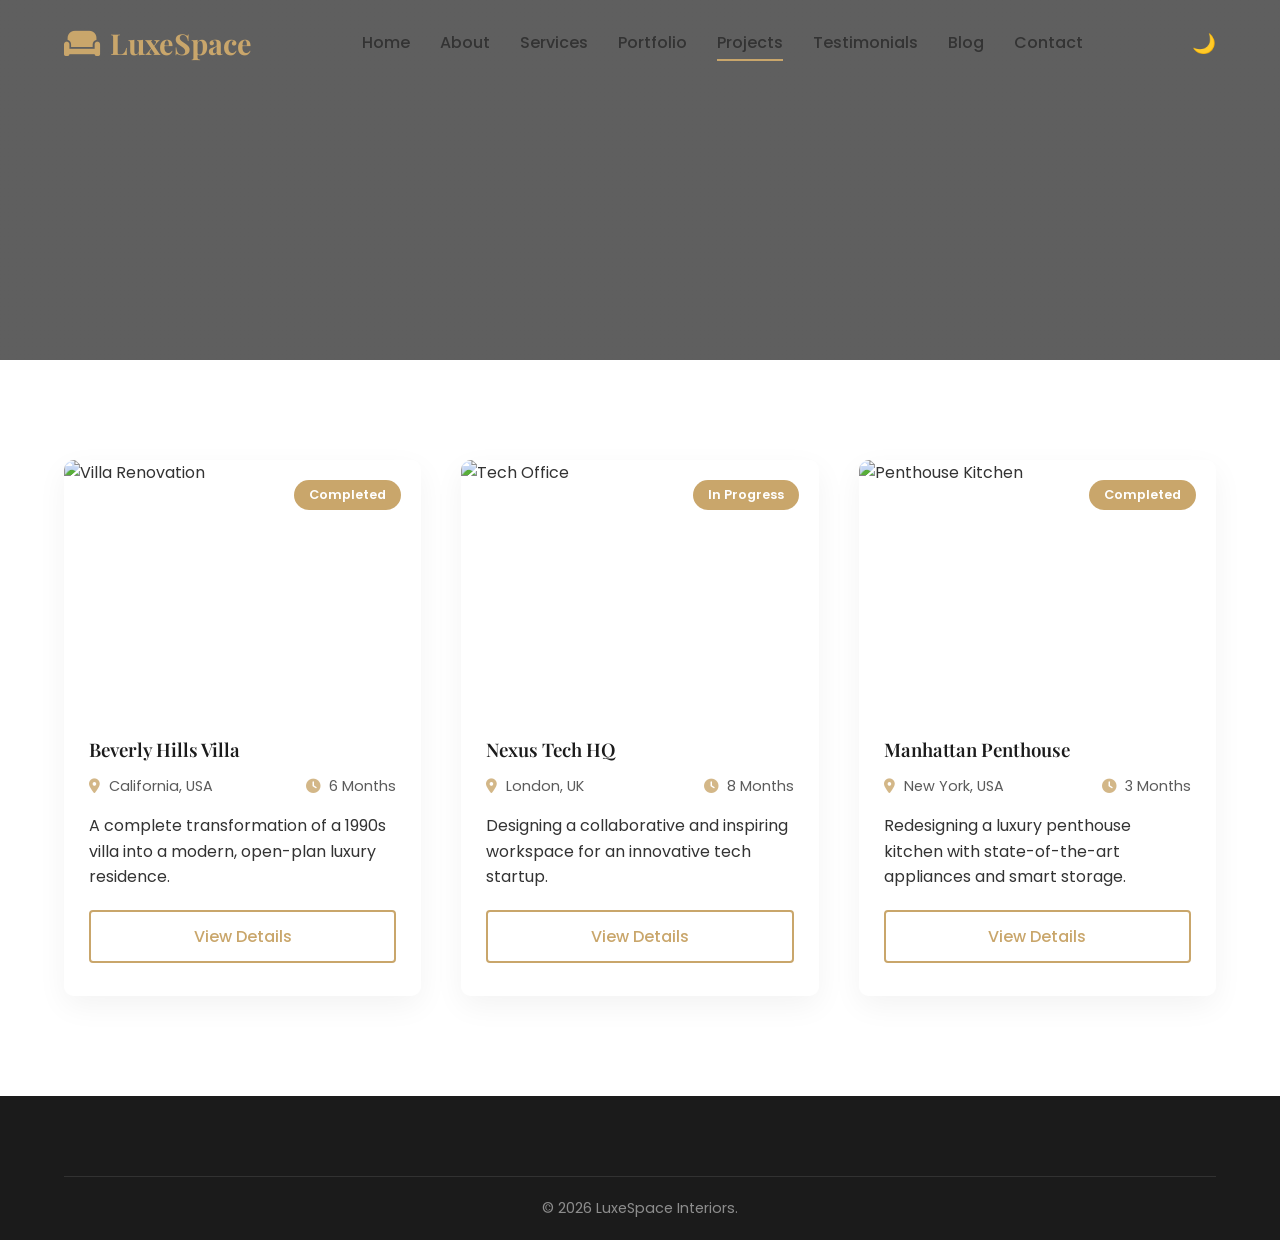
==== projects.html @ 567f625d "first commit" ====
<!DOCTYPE html>
<html lang="en">
<head>
    <meta charset="UTF-8">
    <meta name="viewport" content="width=device-width, initial-scale=1.0">
    <title>Featured Projects - LuxeSpace Interiors</title>
    <!-- CSS Files -->
    <link rel="stylesheet" href="css/style.css">
    <link rel="stylesheet" href="css/animations.css">
    <link rel="stylesheet" href="css/responsive.css">
    <!-- Icons -->
    <link rel="stylesheet" href="https://cdnjs.cloudflare.com/ajax/libs/font-awesome/6.4.0/css/all.min.css">
    <style>
        .projects-grid {
            display: grid;
            grid-template-columns: repeat(auto-fit, minmax(350px, 1fr));
            gap: 40px;
        }
        .project-card {
            background: var(--glass-bg);
            border-radius: 10px;
            overflow: hidden;
            box-shadow: var(--shadow-light);
            transition: var(--transition);
        }
        .project-card:hover {
            box-shadow: var(--shadow-dark);
            transform: translateY(-10px);
        }
        .project-img {
            position: relative;
            height: 250px;
            overflow: hidden;
        }
        .project-img img {
            width: 100%;
            height: 100%;
            object-fit: cover;
            transition: 0.5s ease;
        }
        .project-card:hover .project-img img {
            transform: scale(1.1);
        }
        .project-badge {
            position: absolute;
            top: 20px;
            right: 20px;
            background: var(--primary-color);
            color: #fff;
            padding: 5px 15px;
            border-radius: 20px;
            font-size: 0.8rem;
            font-weight: 600;
            z-index: 10;
        }
        .project-info {
            padding: 25px;
        }
        .project-info h3 {
            margin-bottom: 10px;
        }
        .project-meta {
            display: flex;
            justify-content: space-between;
            margin-bottom: 15px;
            font-size: 0.9rem;
            color: var(--text-color);
            opacity: 0.8;
        }
        .project-meta i {
            color: var(--primary-color);
            margin-right: 5px;
        }
    </style>
</head>
<body>

    <!-- Preloader -->
    <div class="preloader"><div class="loader"></div></div>

    <!-- Scroll Progress -->
    <div class="scroll-progress"></div>

    <!-- Navbar -->
    <nav class="navbar">
        <div class="container">
            <a href="index.html" class="logo">
                <i class="fas fa-couch"></i> LuxeSpace
            </a>
            <div class="nav-links">
                <a href="index.html">Home</a>
                <a href="about.html">About</a>
                <a href="services.html">Services</a>
                <a href="portfolio.html">Portfolio</a>
                <a href="projects.html" class="active">Projects</a>
                <a href="testimonials.html">Testimonials</a>
                <a href="blog.html">Blog</a>
                <a href="contact.html">Contact</a>
            </div>
            <div class="nav-controls">
                <button class="theme-toggle">🌙</button>
                <button class="mobile-menu-btn">☰</button>
            </div>
        </div>
    </nav>

    <!-- Page Header -->
    <header class="page-header animate-fade-in" style="background-image: linear-gradient(rgba(27, 27, 27, 0.7), rgba(27, 27, 27, 0.7)), url('https://images.unsplash.com/photo-1600607687939-ce8a6c25118c?auto=format&fit=crop&q=80&w=1920');">
        <div class="container">
            <h1 class="animate-slide-up">Featured Projects</h1>
            <div class="breadcrumb animate-slide-up" style="transition-delay: 0.1s;">
                <a href="index.html">Home</a> <span>/</span> <span>Projects</span>
            </div>
        </div>
    </header>

    <!-- Projects List -->
    <section class="projects-list section-padding">
        <div class="container">
            <div class="projects-grid">
                
                <!-- Project 1 -->
                <div class="project-card reveal animate-slide-up">
                    <div class="project-img">
                        <span class="project-badge">Completed</span>
                        <img src="https://images.unsplash.com/photo-1600210491369-e753d80a41f3?auto=format&fit=crop&q=80&w=800" alt="Villa Renovation">
                    </div>
                    <div class="project-info">
                        <h3>Beverly Hills Villa</h3>
                        <div class="project-meta">
                            <span><i class="fas fa-map-marker-alt"></i> California, USA</span>
                            <span><i class="fas fa-clock"></i> 6 Months</span>
                        </div>
                        <p style="margin-bottom: 20px;">A complete transformation of a 1990s villa into a modern, open-plan luxury residence.</p>
                        <a href="#" class="btn btn-outline" style="width: 100%; text-align: center;">View Details</a>
                    </div>
                </div>

                <!-- Project 2 -->
                <div class="project-card reveal animate-slide-up" style="transition-delay: 0.1s;">
                    <div class="project-img">
                        <span class="project-badge">In Progress</span>
                        <img src="https://images.unsplash.com/photo-1497366754035-f200968a6e72?auto=format&fit=crop&q=80&w=800" alt="Tech Office">
                    </div>
                    <div class="project-info">
                        <h3>Nexus Tech HQ</h3>
                        <div class="project-meta">
                            <span><i class="fas fa-map-marker-alt"></i> London, UK</span>
                            <span><i class="fas fa-clock"></i> 8 Months</span>
                        </div>
                        <p style="margin-bottom: 20px;">Designing a collaborative and inspiring workspace for an innovative tech startup.</p>
                        <a href="#" class="btn btn-outline" style="width: 100%; text-align: center;">View Details</a>
                    </div>
                </div>

                <!-- Project 3 -->
                <div class="project-card reveal animate-slide-up" style="transition-delay: 0.2s;">
                    <div class="project-img">
                        <span class="project-badge">Completed</span>
                        <img src="https://images.unsplash.com/photo-1556910103-1c02745aae4d?auto=format&fit=crop&q=80&w=800" alt="Penthouse Kitchen">
                    </div>
                    <div class="project-info">
                        <h3>Manhattan Penthouse</h3>
                        <div class="project-meta">
                            <span><i class="fas fa-map-marker-alt"></i> New York, USA</span>
                            <span><i class="fas fa-clock"></i> 3 Months</span>
                        </div>
                        <p style="margin-bottom: 20px;">Redesigning a luxury penthouse kitchen with state-of-the-art appliances and smart storage.</p>
                        <a href="#" class="btn btn-outline" style="width: 100%; text-align: center;">View Details</a>
                    </div>
                </div>

            </div>
        </div>
    </section>

    <!-- Footer Include -->
    <footer class="footer">
        <div class="container">
            <div class="footer-bottom"><p>&copy; 2026 LuxeSpace Interiors.</p></div>
        </div>
    </footer>

    <!-- Back to top button -->
    <button class="back-to-top"><i class="fas fa-arrow-up"></i></button>

    <!-- Scripts -->
    <script src="js/main.js"></script>
</body>
</html>
---- css/style.css ----
@import url('https://fonts.googleapis.com/css2?family=Playfair+Display:wght@400;600;700&family=Poppins:wght@300;400;500;600&display=swap');

:root {
  --primary-color: #C9A66B;
  --secondary-color: #1B1B1B;
  --accent-color: #F5F5F5;
  --bg-color: #FFFFFF;
  --text-color: #333333;
  --heading-font: 'Playfair Display', serif;
  --body-font: 'Poppins', sans-serif;
  --transition: all 0.3s ease;
  --shadow-light: 0 10px 30px rgba(0, 0, 0, 0.05);
  --shadow-dark: 0 10px 30px rgba(0, 0, 0, 0.2);
  --glass-bg: rgba(255, 255, 255, 0.7);
  --glass-border: rgba(255, 255, 255, 0.18);
}

[data-theme="dark"] {
  --bg-color: #121212;
  --text-color: #E0E0E0;
  --secondary-color: #F5F5F5;
  --accent-color: #1E1E1E;
  --glass-bg: rgba(30, 30, 30, 0.7);
  --glass-border: rgba(255, 255, 255, 0.05);
}

* {
  margin: 0;
  padding: 0;
  box-sizing: border-box;
}

body {
  font-family: var(--body-font);
  background-color: var(--bg-color);
  color: var(--text-color);
  line-height: 1.6;
  overflow-x: hidden;
  transition: background-color 0.3s, color 0.3s;
}

h1, h2, h3, h4, h5, h6 {
  font-family: var(--heading-font);
  color: var(--secondary-color);
  font-weight: 600;
  margin-bottom: 1rem;
}

a {
  text-decoration: none;
  color: inherit;
  transition: var(--transition);
}

ul {
  list-style: none;
}

img {
  max-width: 100%;
  height: auto;
  display: block;
}

/* Container */
.container {
  width: 90%;
  max-width: 1200px;
  margin: 0 auto;
}

.section-padding {
  padding: 100px 0;
}

.section-title {
  text-align: center;
  margin-bottom: 60px;
}

.section-title h2 {
  font-size: 2.5rem;
  margin-bottom: 10px;
  position: relative;
  display: inline-block;
}

.section-title h2::after {
  content: '';
  position: absolute;
  bottom: -10px;
  left: 50%;
  transform: translateX(-50%);
  width: 60px;
  height: 2px;
  background-color: var(--primary-color);
}

.section-title p {
  color: var(--text-color);
  opacity: 0.8;
  max-width: 600px;
  margin: 0 auto;
}

/* Buttons */
.btn {
  display: inline-block;
  padding: 12px 30px;
  border-radius: 4px;
  font-weight: 500;
  cursor: pointer;
  border: 2px solid transparent;
  transition: var(--transition);
  position: relative;
  overflow: hidden;
  z-index: 1;
}

.btn-primary {
  background: linear-gradient(135deg, var(--primary-color), #b08d55);
  color: #fff;
  border-color: transparent;
}

.btn-primary:hover {
  box-shadow: 0 5px 15px rgba(201, 166, 107, 0.4);
  transform: translateY(-2px);
}

.btn-outline {
  background: transparent;
  border-color: var(--primary-color);
  color: var(--primary-color);
}

.btn-outline:hover {
  background-color: var(--primary-color);
  color: #fff;
}

/* Navbar */
.navbar {
  position: fixed;
  top: 0;
  left: 0;
  width: 100%;
  padding: 20px 0;
  z-index: 1000;
  transition: var(--transition);
  background: transparent;
}

.navbar.sticky {
  background: var(--glass-bg);
  backdrop-filter: blur(10px);
  -webkit-backdrop-filter: blur(10px);
  border-bottom: 1px solid var(--glass-border);
  padding: 15px 0;
  box-shadow: var(--shadow-light);
}

.navbar .container {
  display: flex;
  justify-content: space-between;
  align-items: center;
}

.logo {
  font-family: var(--heading-font);
  font-size: 1.8rem;
  font-weight: 700;
  color: var(--primary-color);
  display: flex;
  align-items: center;
  gap: 10px;
}

.nav-links {
  display: flex;
  gap: 30px;
}

.nav-links a {
  font-size: 1rem;
  font-weight: 500;
  position: relative;
}

.nav-links a::after {
  content: '';
  position: absolute;
  bottom: -5px;
  left: 0;
  width: 0;
  height: 2px;
  background-color: var(--primary-color);
  transition: var(--transition);
}

.nav-links a:hover::after, .nav-links a.active::after {
  width: 100%;
}

.nav-controls {
  display: flex;
  align-items: center;
  gap: 20px;
}

.theme-toggle {
  cursor: pointer;
  font-size: 1.2rem;
  color: var(--secondary-color);
  background: none;
  border: none;
}

.mobile-menu-btn {
  display: none;
  cursor: pointer;
  font-size: 1.5rem;
  color: var(--secondary-color);
  background: none;
  border: none;
}

/* Footer */
.footer {
  background-color: var(--secondary-color);
  color: #fff;
  padding: 80px 0 20px;
}

.footer-grid {
  display: grid;
  grid-template-columns: repeat(auto-fit, minmax(250px, 1fr));
  gap: 40px;
  margin-bottom: 40px;
}

.footer-col h3 {
  color: #fff;
  margin-bottom: 20px;
  font-size: 1.5rem;
}

.footer-col p {
  color: rgba(255, 255, 255, 0.7);
  margin-bottom: 20px;
}

.social-links {
  display: flex;
  gap: 15px;
}

.social-links a {
  display: flex;
  align-items: center;
  justify-content: center;
  width: 40px;
  height: 40px;
  border-radius: 50%;
  background-color: rgba(255, 255, 255, 0.1);
  color: #fff;
}

.social-links a:hover {
  background-color: var(--primary-color);
  transform: translateY(-3px);
}

.footer-links li {
  margin-bottom: 10px;
}

.footer-links a {
  color: rgba(255, 255, 255, 0.7);
}

.footer-links a:hover {
  color: var(--primary-color);
  padding-left: 5px;
}

.footer-contact li {
  display: flex;
  gap: 15px;
  margin-bottom: 15px;
  color: rgba(255, 255, 255, 0.7);
}

.footer-contact i {
  color: var(--primary-color);
  font-size: 1.2rem;
}

.newsletter-form {
  display: flex;
  margin-top: 20px;
}

.newsletter-form input {
  flex: 1;
  padding: 12px 15px;
  border: none;
  border-radius: 4px 0 0 4px;
  outline: none;
}

.newsletter-form button {
  padding: 12px 20px;
  background-color: var(--primary-color);
  color: #fff;
  border: none;
  border-radius: 0 4px 4px 0;
  cursor: pointer;
  transition: var(--transition);
}

.newsletter-form button:hover {
  background-color: #b08d55;
}

.footer-bottom {
  text-align: center;
  padding-top: 20px;
  border-top: 1px solid rgba(255, 255, 255, 0.1);
  color: rgba(255, 255, 255, 0.5);
  font-size: 0.9rem;
}

/* Utilities */
.glass-card {
  background: var(--glass-bg);
  backdrop-filter: blur(16px);
  -webkit-backdrop-filter: blur(16px);
  border: 1px solid var(--glass-border);
  border-radius: 10px;
  padding: 30px;
  box-shadow: var(--shadow-light);
  transition: var(--transition);
}

.glass-card:hover {
  transform: translateY(-5px);
  box-shadow: var(--shadow-dark);
}

.scroll-progress {
  position: fixed;
  top: 0;
  left: 0;
  height: 3px;
  background-color: var(--primary-color);
  z-index: 1001;
  width: 0%;
}

.back-to-top {
  position: fixed;
  bottom: 30px;
  right: 30px;
  width: 45px;
  height: 45px;
  background-color: var(--primary-color);
  color: #fff;
  border-radius: 50%;
  display: flex;
  align-items: center;
  justify-content: center;
  font-size: 1.2rem;
  cursor: pointer;
  opacity: 0;
  visibility: hidden;
  transition: var(--transition);
  z-index: 999;
  border: none;
  box-shadow: 0 4px 10px rgba(0,0,0,0.15);
}

.back-to-top.show {
  opacity: 1;
  visibility: visible;
}

.back-to-top:hover {
  background-color: #b08d55;
  transform: translateY(-3px);
}

/* Page Header */
.page-header {
  height: 40vh;
  min-height: 300px;
  background: linear-gradient(rgba(27, 27, 27, 0.7), rgba(27, 27, 27, 0.7)), url('https://images.unsplash.com/photo-1600210492486-724fe5c67fb0?auto=format&fit=crop&q=80&w=1920') no-repeat center center/cover;
  display: flex;
  align-items: center;
  justify-content: center;
  text-align: center;
  color: #fff;
  margin-top: 0;
  padding-top: 80px;
}

.page-header h1 {
  color: #fff;
  font-size: 3rem;
  margin-bottom: 10px;
}

.breadcrumb {
  display: flex;
  gap: 10px;
  justify-content: center;
  font-size: 0.9rem;
}

.breadcrumb a {
  color: var(--primary-color);
}

.breadcrumb span {
  color: rgba(255, 255, 255, 0.7);
}
---- css/animations.css ----
/* Animations CSS */

/* Fade In */
.animate-fade-in {
  opacity: 0;
  animation: fadeIn 1s ease forwards;
}

@keyframes fadeIn {
  from { opacity: 0; }
  to { opacity: 1; }
}

/* Slide Up */
.animate-slide-up {
  opacity: 0;
  transform: translateY(40px);
  transition: opacity 0.8s ease, transform 0.8s ease;
}

.animate-slide-up.visible {
  opacity: 1;
  transform: translateY(0);
}

/* Slide Left */
.animate-slide-left {
  opacity: 0;
  transform: translateX(40px);
  transition: opacity 0.8s ease, transform 0.8s ease;
}

.animate-slide-left.visible {
  opacity: 1;
  transform: translateX(0);
}

/* Slide Right */
.animate-slide-right {
  opacity: 0;
  transform: translateX(-40px);
  transition: opacity 0.8s ease, transform 0.8s ease;
}

.animate-slide-right.visible {
  opacity: 1;
  transform: translateX(0);
}

/* Zoom In */
.animate-zoom-in {
  opacity: 0;
  transform: scale(0.9);
  transition: opacity 0.8s ease, transform 0.8s ease;
}

.animate-zoom-in.visible {
  opacity: 1;
  transform: scale(1);
}

/* Hover Zoom */
.hover-zoom {
  overflow: hidden;
}

.hover-zoom img {
  transition: transform 0.5s ease;
}

.hover-zoom:hover img {
  transform: scale(1.1);
}

/* Floating Animation */
.floating {
  animation: floating 3s ease-in-out infinite;
}

@keyframes floating {
  0% { transform: translateY(0px); }
  50% { transform: translateY(-15px); }
  100% { transform: translateY(0px); }
}

/* Button Ripple */
.ripple-btn {
  position: relative;
  overflow: hidden;
}

.ripple {
  position: absolute;
  border-radius: 50%;
  transform: scale(0);
  animation: ripple 0.6s linear;
  background-color: rgba(255, 255, 255, 0.4);
}

@keyframes ripple {
  to {
    transform: scale(4);
    opacity: 0;
  }
}

/* Card Lift Animation */
.card-lift {
  transition: transform 0.4s ease, box-shadow 0.4s ease;
}

.card-lift:hover {
  transform: translateY(-10px);
  box-shadow: var(--shadow-dark);
}

/* Gradient Background Animation */
.bg-gradient-anim {
  background: linear-gradient(-45deg, #C9A66B, #1B1B1B, #333333, #b08d55);
  background-size: 400% 400%;
  animation: gradientBG 15s ease infinite;
}

@keyframes gradientBG {
  0% { background-position: 0% 50%; }
  50% { background-position: 100% 50%; }
  100% { background-position: 0% 50%; }
}

/* Typing Text Effect */
.typing-text {
  overflow: hidden;
  border-right: .15em solid var(--primary-color);
  white-space: nowrap;
  margin: 0 auto;
  animation: typing 3.5s steps(40, end), blink-caret .75s step-end infinite;
}

@keyframes typing {
  from { width: 0 }
  to { width: 100% }
}

@keyframes blink-caret {
  from, to { border-color: transparent }
  50% { border-color: var(--primary-color); }
}

/* Preloader */
.preloader {
  position: fixed;
  top: 0;
  left: 0;
  width: 100%;
  height: 100%;
  background-color: var(--bg-color);
  z-index: 9999;
  display: flex;
  justify-content: center;
  align-items: center;
  transition: opacity 0.5s ease;
}

.loader {
  width: 50px;
  height: 50px;
  border: 3px solid var(--accent-color);
  border-radius: 50%;
  border-top-color: var(--primary-color);
  animation: spin 1s ease-in-out infinite;
}

@keyframes spin {
  to { transform: rotate(360deg); }
}
---- css/responsive.css ----
/* Responsive CSS */

@media (max-width: 1024px) {
  .section-padding {
    padding: 80px 0;
  }
  
  .section-title h2 {
    font-size: 2.2rem;
  }
}

@media (max-width: 768px) {
  /* Navbar */
  .mobile-menu-btn {
    display: block;
  }
  
  .nav-links {
    position: fixed;
    top: 0;
    right: -100%;
    width: 250px;
    height: 100vh;
    background-color: var(--bg-color);
    flex-direction: column;
    padding: 80px 30px;
    box-shadow: -5px 0 15px rgba(0,0,0,0.1);
    transition: 0.4s ease;
    z-index: -1;
  }
  
  .nav-links.active {
    right: 0;
  }
  
  .nav-links a {
    color: var(--text-color);
    font-size: 1.2rem;
  }

  [data-theme="dark"] .nav-links {
    background-color: var(--bg-color);
  }
  
  /* Sections */
  .section-padding {
    padding: 60px 0;
  }
  
  .section-title h2 {
    font-size: 2rem;
  }
  
  /* Hero */
  .hero-content h1 {
    font-size: 2.5rem !important;
  }
  
  .counters-grid {
    grid-template-columns: repeat(2, 1fr) !important;
  }
  
  /* About / Home grids */
  .about-grid, .services-grid, .why-us-grid, .projects-grid {
    grid-template-columns: 1fr !important;
  }

  .about-image {
    margin-top: 30px;
  }
  
  /* Page Header */
  .page-header h1 {
    font-size: 2.5rem;
  }
}

@media (max-width: 480px) {
  .hero-content h1 {
    font-size: 2rem !important;
  }
  
  .hero-btns {
    flex-direction: column;
    gap: 15px;
  }
  
  .counters-grid {
    grid-template-columns: 1fr !important;
  }
  
  .section-title h2 {
    font-size: 1.8rem;
  }
  
  .footer-grid {
    grid-template-columns: 1fr;
  }
}
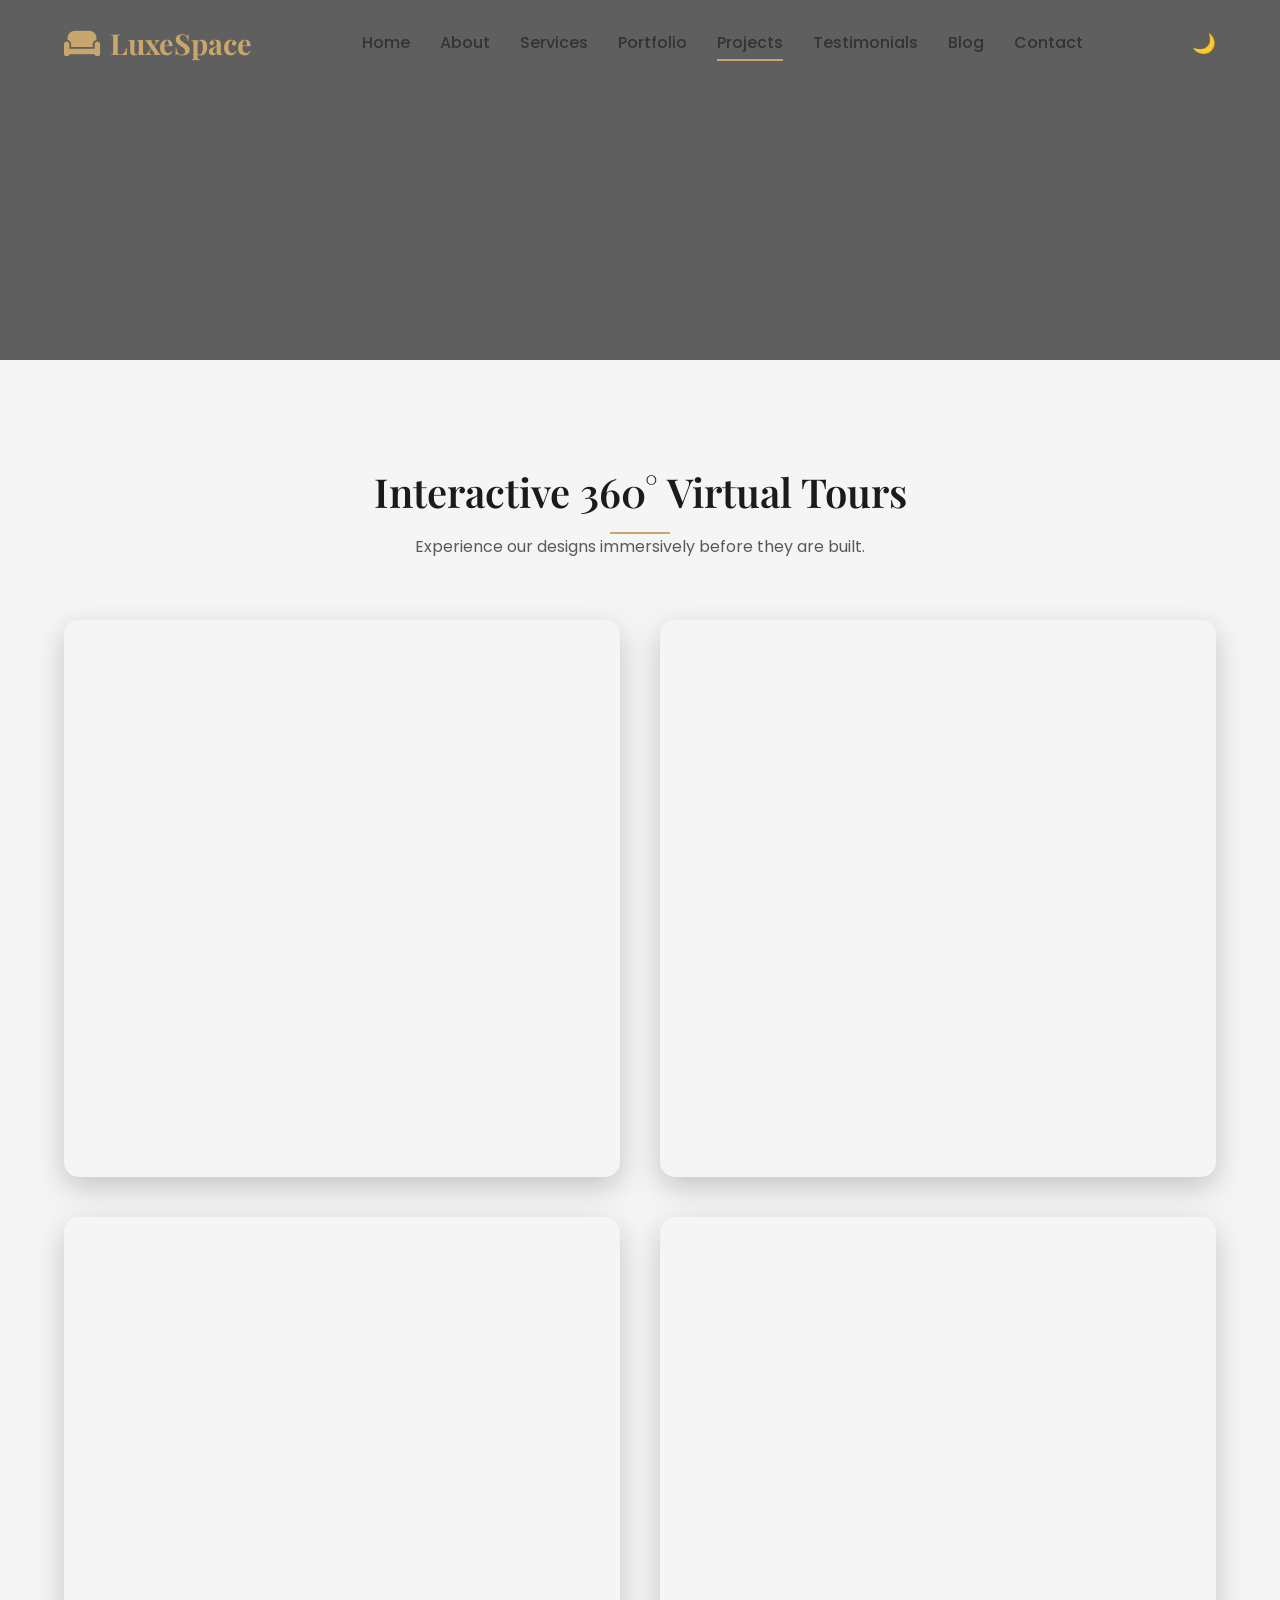
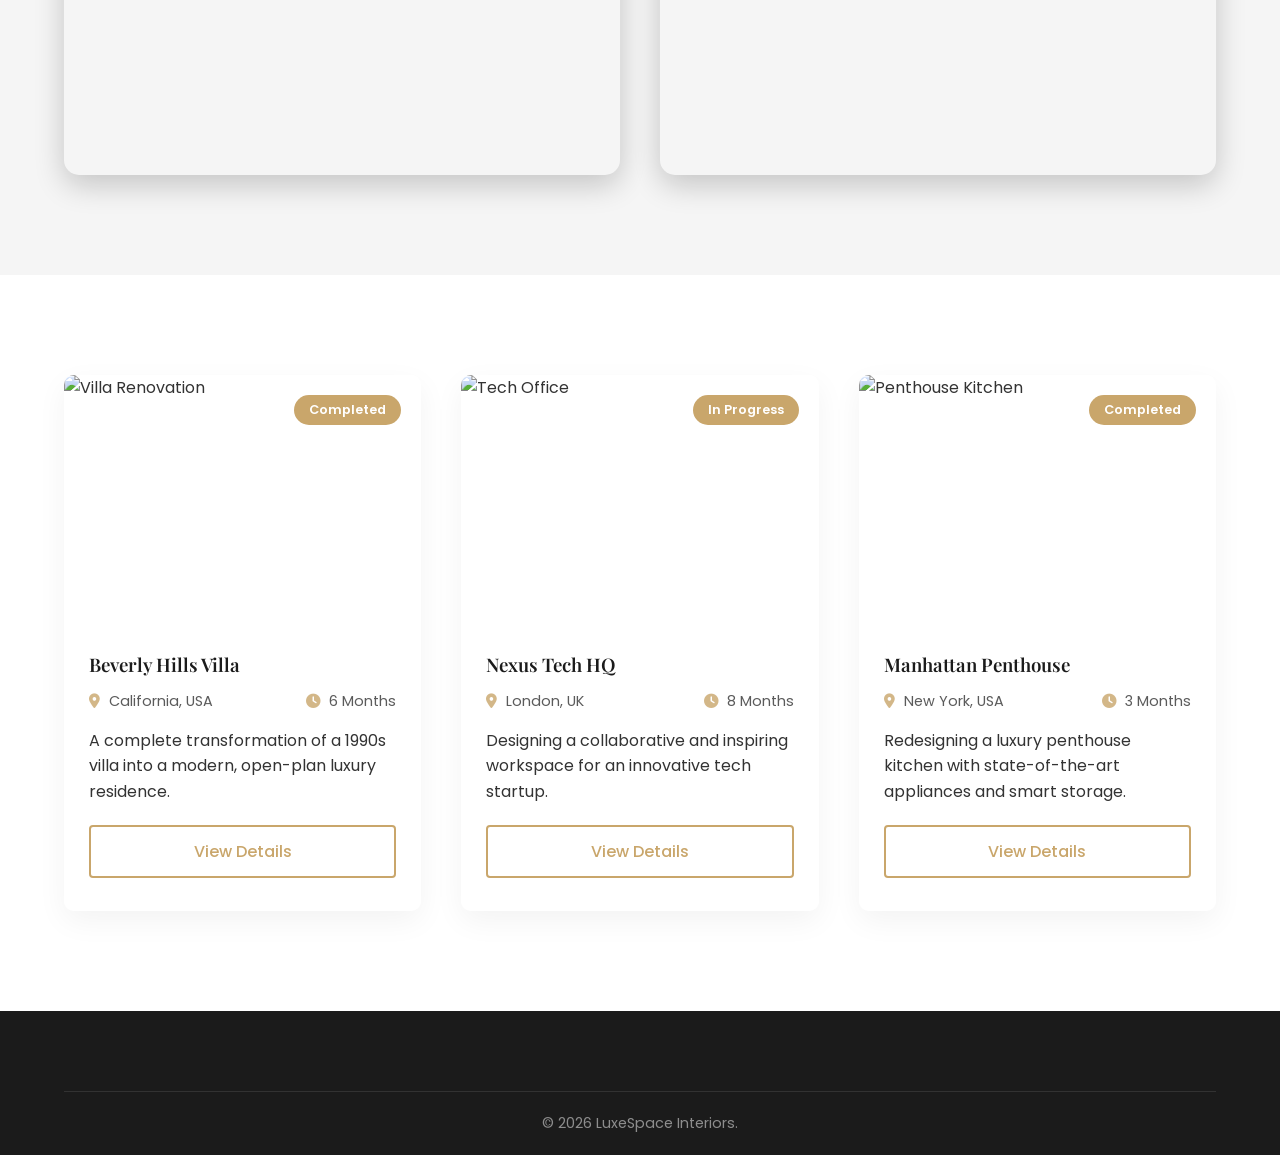
==== commit ac1042d1: "add 360 view" ====
--- a/projects.html
+++ b/projects.html
@@ -1,5 +1,6 @@
 <!DOCTYPE html>
 <html lang="en">
+
 <head>
     <meta charset="UTF-8">
     <meta name="viewport" content="width=device-width, initial-scale=1.0">
@@ -16,6 +17,7 @@
             grid-template-columns: repeat(auto-fit, minmax(350px, 1fr));
             gap: 40px;
         }
+
         .project-card {
             background: var(--glass-bg);
             border-radius: 10px;
@@ -23,24 +25,29 @@
             box-shadow: var(--shadow-light);
             transition: var(--transition);
         }
+
         .project-card:hover {
             box-shadow: var(--shadow-dark);
             transform: translateY(-10px);
         }
+
         .project-img {
             position: relative;
             height: 250px;
             overflow: hidden;
         }
+
         .project-img img {
             width: 100%;
             height: 100%;
             object-fit: cover;
             transition: 0.5s ease;
         }
+
         .project-card:hover .project-img img {
             transform: scale(1.1);
         }
+
         .project-badge {
             position: absolute;
             top: 20px;
@@ -53,12 +60,15 @@
             font-weight: 600;
             z-index: 10;
         }
+
         .project-info {
             padding: 25px;
         }
+
         .project-info h3 {
             margin-bottom: 10px;
         }
+
         .project-meta {
             display: flex;
             justify-content: space-between;
@@ -67,16 +77,20 @@
             color: var(--text-color);
             opacity: 0.8;
         }
+
         .project-meta i {
             color: var(--primary-color);
             margin-right: 5px;
         }
     </style>
 </head>
+
 <body>
 
     <!-- Preloader -->
-    <div class="preloader"><div class="loader"></div></div>
+    <div class="preloader">
+        <div class="loader"></div>
+    </div>
 
     <!-- Scroll Progress -->
     <div class="scroll-progress"></div>
@@ -105,7 +119,8 @@
     </nav>
 
     <!-- Page Header -->
-    <header class="page-header animate-fade-in" style="background-image: linear-gradient(rgba(27, 27, 27, 0.7), rgba(27, 27, 27, 0.7)), url('https://images.unsplash.com/photo-1600607687939-ce8a6c25118c?auto=format&fit=crop&q=80&w=1920');">
+    <header class="page-header animate-fade-in"
+        style="background-image: linear-gradient(rgba(27, 27, 27, 0.7), rgba(27, 27, 27, 0.7)), url('https://images.unsplash.com/photo-1600607687939-ce8a6c25118c?auto=format&fit=crop&q=80&w=1920');">
         <div class="container">
             <h1 class="animate-slide-up">Featured Projects</h1>
             <div class="breadcrumb animate-slide-up" style="transition-delay: 0.1s;">
@@ -114,16 +129,41 @@
         </div>
     </header>
 
+    <!-- 360 Virtual Tour Section -->
+    <section class="virtual-tour section-padding" style="background-color: var(--accent-color);">
+        <div class="container">
+            <div class="section-title reveal animate-slide-up">
+                <h2>Interactive 360° Virtual Tours</h2>
+                <p>Experience our designs immersively before they are built.</p>
+            </div>
+            <div style="display: grid; grid-template-columns: repeat(auto-fit, minmax(400px, 1fr)); gap: 40px;">
+                <div class="tour-container reveal animate-zoom-in" style="border-radius: 15px; overflow: hidden; box-shadow: var(--shadow-dark);">
+                    <iframe width="100%" height="550" frameborder="0" allow="xr-spatial-tracking; gyroscope; accelerometer" allowfullscreen scrolling="no" src="https://kuula.co/share/5GssB?logo=0&info=1&fs=1&vr=0&sd=1&thumbs=1"></iframe>
+                </div>
+                <div class="tour-container reveal animate-zoom-in" style="transition-delay: 0.1s; border-radius: 15px; overflow: hidden; box-shadow: var(--shadow-dark);">
+                    <iframe width="100%" height="550" frameborder="0" allow="xr-spatial-tracking; gyroscope; accelerometer" allowfullscreen scrolling="no" src="https://kuula.co/share/h5Hpv?logo=0&info=1&fs=1&vr=0&sd=1&thumbs=1"></iframe>
+                </div>
+                <div class="tour-container reveal animate-zoom-in" style="transition-delay: 0.2s; border-radius: 15px; overflow: hidden; box-shadow: var(--shadow-dark);">
+                    <iframe width="100%" height="550" frameborder="0" allow="xr-spatial-tracking; gyroscope; accelerometer" allowfullscreen scrolling="no" src="https://kuula.co/share/hzjcg?logo=0&info=1&fs=1&vr=0&sd=1&thumbs=1"></iframe>
+                </div>
+                <div class="tour-container reveal animate-zoom-in" style="transition-delay: 0.3s; border-radius: 15px; overflow: hidden; box-shadow: var(--shadow-dark);">
+                    <iframe width="100%" height="550" frameborder="0" allow="xr-spatial-tracking; gyroscope; accelerometer" allowfullscreen scrolling="no" src="https://kuula.co/share/collection/7fQzw?logo=1&info=1&fs=1&vr=0&sd=1&thumbs=1"></iframe>
+                </div>
+            </div>
+        </div>
+    </section>
+
     <!-- Projects List -->
     <section class="projects-list section-padding">
         <div class="container">
             <div class="projects-grid">
-                
+
                 <!-- Project 1 -->
                 <div class="project-card reveal animate-slide-up">
                     <div class="project-img">
                         <span class="project-badge">Completed</span>
-                        <img src="https://images.unsplash.com/photo-1600210491369-e753d80a41f3?auto=format&fit=crop&q=80&w=800" alt="Villa Renovation">
+                        <img src="https://images.unsplash.com/photo-1600210491369-e753d80a41f3?auto=format&fit=crop&q=80&w=800"
+                            alt="Villa Renovation">
                     </div>
                     <div class="project-info">
                         <h3>Beverly Hills Villa</h3>
@@ -131,7 +171,8 @@
                             <span><i class="fas fa-map-marker-alt"></i> California, USA</span>
                             <span><i class="fas fa-clock"></i> 6 Months</span>
                         </div>
-                        <p style="margin-bottom: 20px;">A complete transformation of a 1990s villa into a modern, open-plan luxury residence.</p>
+                        <p style="margin-bottom: 20px;">A complete transformation of a 1990s villa into a modern,
+                            open-plan luxury residence.</p>
                         <a href="#" class="btn btn-outline" style="width: 100%; text-align: center;">View Details</a>
                     </div>
                 </div>
@@ -140,7 +181,8 @@
                 <div class="project-card reveal animate-slide-up" style="transition-delay: 0.1s;">
                     <div class="project-img">
                         <span class="project-badge">In Progress</span>
-                        <img src="https://images.unsplash.com/photo-1497366754035-f200968a6e72?auto=format&fit=crop&q=80&w=800" alt="Tech Office">
+                        <img src="https://images.unsplash.com/photo-1497366754035-f200968a6e72?auto=format&fit=crop&q=80&w=800"
+                            alt="Tech Office">
                     </div>
                     <div class="project-info">
                         <h3>Nexus Tech HQ</h3>
@@ -148,7 +190,8 @@
                             <span><i class="fas fa-map-marker-alt"></i> London, UK</span>
                             <span><i class="fas fa-clock"></i> 8 Months</span>
                         </div>
-                        <p style="margin-bottom: 20px;">Designing a collaborative and inspiring workspace for an innovative tech startup.</p>
+                        <p style="margin-bottom: 20px;">Designing a collaborative and inspiring workspace for an
+                            innovative tech startup.</p>
                         <a href="#" class="btn btn-outline" style="width: 100%; text-align: center;">View Details</a>
                     </div>
                 </div>
@@ -157,7 +200,8 @@
                 <div class="project-card reveal animate-slide-up" style="transition-delay: 0.2s;">
                     <div class="project-img">
                         <span class="project-badge">Completed</span>
-                        <img src="https://images.unsplash.com/photo-1556910103-1c02745aae4d?auto=format&fit=crop&q=80&w=800" alt="Penthouse Kitchen">
+                        <img src="https://images.unsplash.com/photo-1556910103-1c02745aae4d?auto=format&fit=crop&q=80&w=800"
+                            alt="Penthouse Kitchen">
                     </div>
                     <div class="project-info">
                         <h3>Manhattan Penthouse</h3>
@@ -165,7 +209,8 @@
                             <span><i class="fas fa-map-marker-alt"></i> New York, USA</span>
                             <span><i class="fas fa-clock"></i> 3 Months</span>
                         </div>
-                        <p style="margin-bottom: 20px;">Redesigning a luxury penthouse kitchen with state-of-the-art appliances and smart storage.</p>
+                        <p style="margin-bottom: 20px;">Redesigning a luxury penthouse kitchen with state-of-the-art
+                            appliances and smart storage.</p>
                         <a href="#" class="btn btn-outline" style="width: 100%; text-align: center;">View Details</a>
                     </div>
                 </div>
@@ -177,7 +222,9 @@
     <!-- Footer Include -->
     <footer class="footer">
         <div class="container">
-            <div class="footer-bottom"><p>&copy; 2026 LuxeSpace Interiors.</p></div>
+            <div class="footer-bottom">
+                <p>&copy; 2026 LuxeSpace Interiors.</p>
+            </div>
         </div>
     </footer>
 
@@ -187,4 +234,5 @@
     <!-- Scripts -->
     <script src="js/main.js"></script>
 </body>
-</html>
+
+</html>
